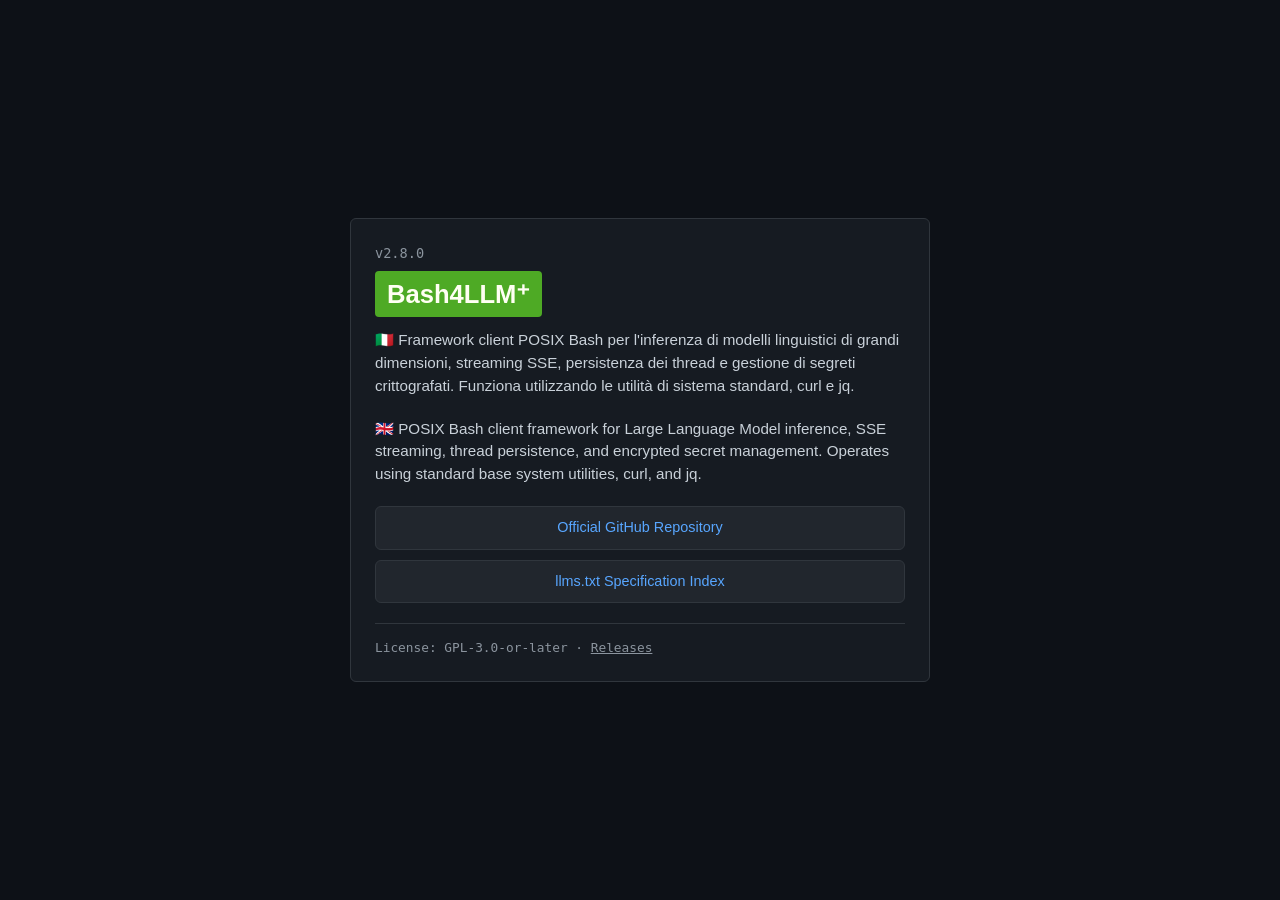
==== index.html @ 1f56c7cb "Update index.html" ====
<!DOCTYPE html>
<html lang="en">
<head>
  <meta charset="UTF-8">
  <meta name="viewport" content="width=device-width, initial-scale=1.0">
  <title>Bash4LLM⁺</title>
  <link rel="canonical" href="https://github.com/kamaludu/bash4llm">
  <style>
    :root {
      --bg: #0d1117;
      --card-bg: #161b22;
      --border: #30363d;
      --text: #c9d1d9;
      --text-muted: #8b949e;
      --link: #58a6ff;
      --btn-bg: #21262d;
      --btn-hover: #30363d;
      --font-mono: ui-monospace, SFMono-Regular, SF Mono, Menlo, Consolas, monospace;
    }

    * {
      box-sizing: border-box;
      margin: 0;
      padding: 0;
    }

    body {
      background-color: var(--bg);
      color: var(--text);
      font-family: -apple-system, BlinkMacSystemFont, "Segoe UI", Roboto, sans-serif;
      line-height: 1.5;
      min-height: 100vh;
      display: flex;
      justify-content: center;
      align-items: center;
      padding: 16px;
    }

    .card {
      background-color: var(--card-bg);
      border: 1px solid var(--border);
      border-radius: 6px;
      padding: 24px;
      width: 100%;
      max-width: 580px;
    }

    .version {
      font-family: var(--font-mono);
      font-size: 0.85rem;
      color: var(--text-muted);
      margin-bottom: 8px;
    }

    h1 {
      display: inline-block;
      font-size: 1.6rem;
      font-weight: bold;
      color: #fffff3;
      background: #4eaa25;
      padding: 4px 12px;
      border-radius: 4px;
      margin-bottom: 12px;
    }
    
    p {
      font-size: 0.95rem;
      color: var(--text);
      margin-bottom: 20px;
    }

    .nav {
      display: flex;
      flex-direction: column;
      gap: 10px;
    }

    .btn {
      display: block;
      width: 100%;
      padding: 10px 14px;
      background-color: var(--btn-bg);
      color: var(--link);
      border: 1px solid var(--border);
      border-radius: 6px;
      font-size: 0.9rem;
      font-weight: 500;
      text-decoration: none;
      text-align: center;
      transition: background-color 0.15s ease;
    }

    .btn:hover {
      background-color: var(--btn-hover);
    }

    .meta {
      margin-top: 20px;
      padding-top: 14px;
      border-top: 1px solid var(--border);
      font-size: 0.8rem;
      color: var(--text-muted);
      font-family: var(--font-mono);
    }

    .meta a {
      color: var(--text-muted);
      text-decoration: underline;
    }
  </style>
</head>
<body>
  <main class="card">
    <div class="version">v2.8.0</div>
    <h1>Bash4LLM⁺</h1>
    <p>
      🇮🇹   Framework client POSIX Bash per l'inferenza di modelli linguistici di grandi dimensioni, streaming SSE, persistenza dei thread e gestione di segreti crittografati. Funziona utilizzando le utilità di sistema standard, curl e jq.
    </p>
    <p>
      🇬🇧   POSIX Bash client framework for Large Language Model inference, SSE streaming, thread persistence, and encrypted secret management. Operates using standard base system utilities, curl, and jq.
    </p>

    <nav class="nav">
      <a href="https://github.com/kamaludu/bash4llm" class="btn">Official GitHub Repository</a>
      <a href="llms.txt" class="btn">llms.txt Specification Index</a>
    </nav>

    <footer class="meta">
      License: GPL-3.0-or-later · <a href="https://github.com/kamaludu/bash4llm/releases">Releases</a>
    </footer>
  </main>
</body>
</html>
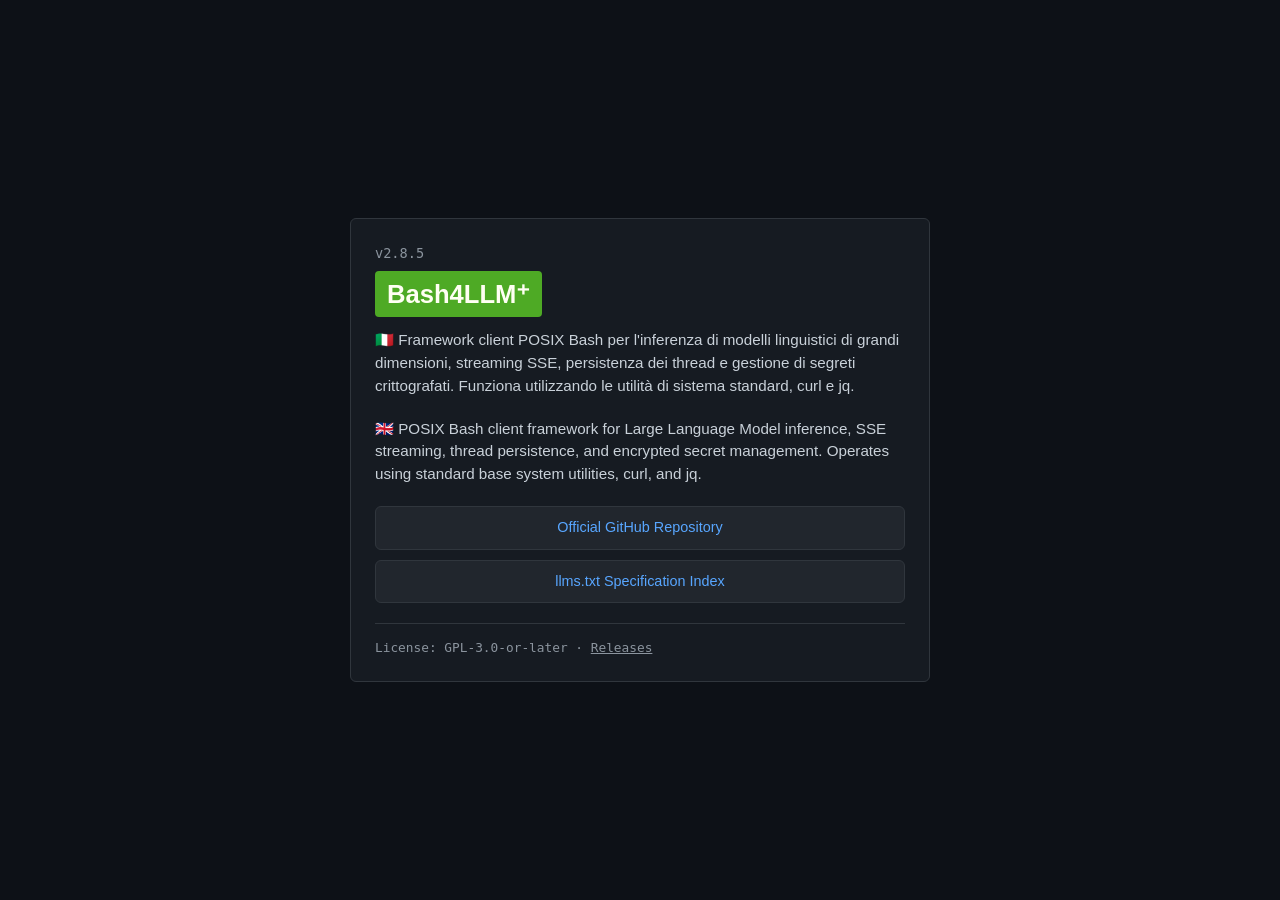
==== commit ff2bae4a: "Update index.html" ====
--- a/index.html
+++ b/index.html
@@ -111,7 +111,7 @@
 </head>
 <body>
   <main class="card">
-    <div class="version">v2.8.0</div>
+    <div class="version">v2.8.5</div>
     <h1>Bash4LLM⁺</h1>
     <p>
       🇮🇹   Framework client POSIX Bash per l'inferenza di modelli linguistici di grandi dimensioni, streaming SSE, persistenza dei thread e gestione di segreti crittografati. Funziona utilizzando le utilità di sistema standard, curl e jq.
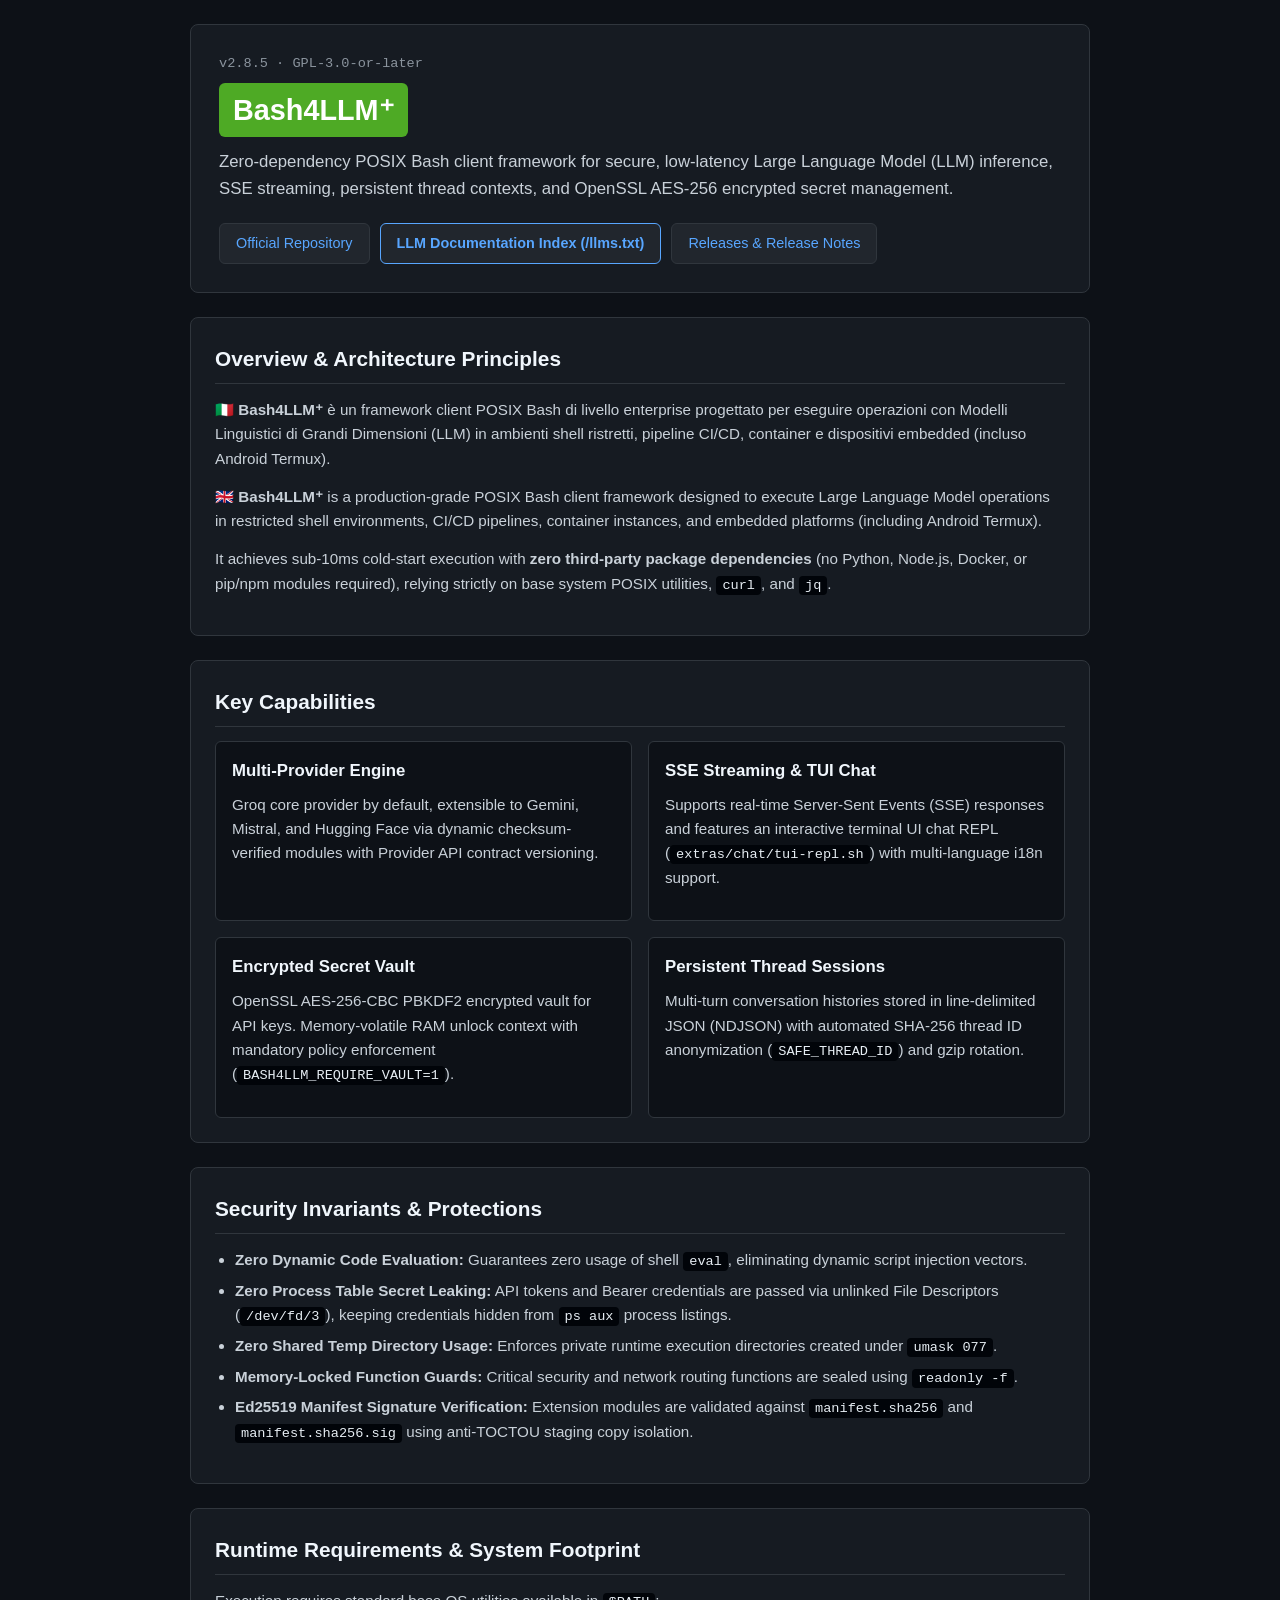
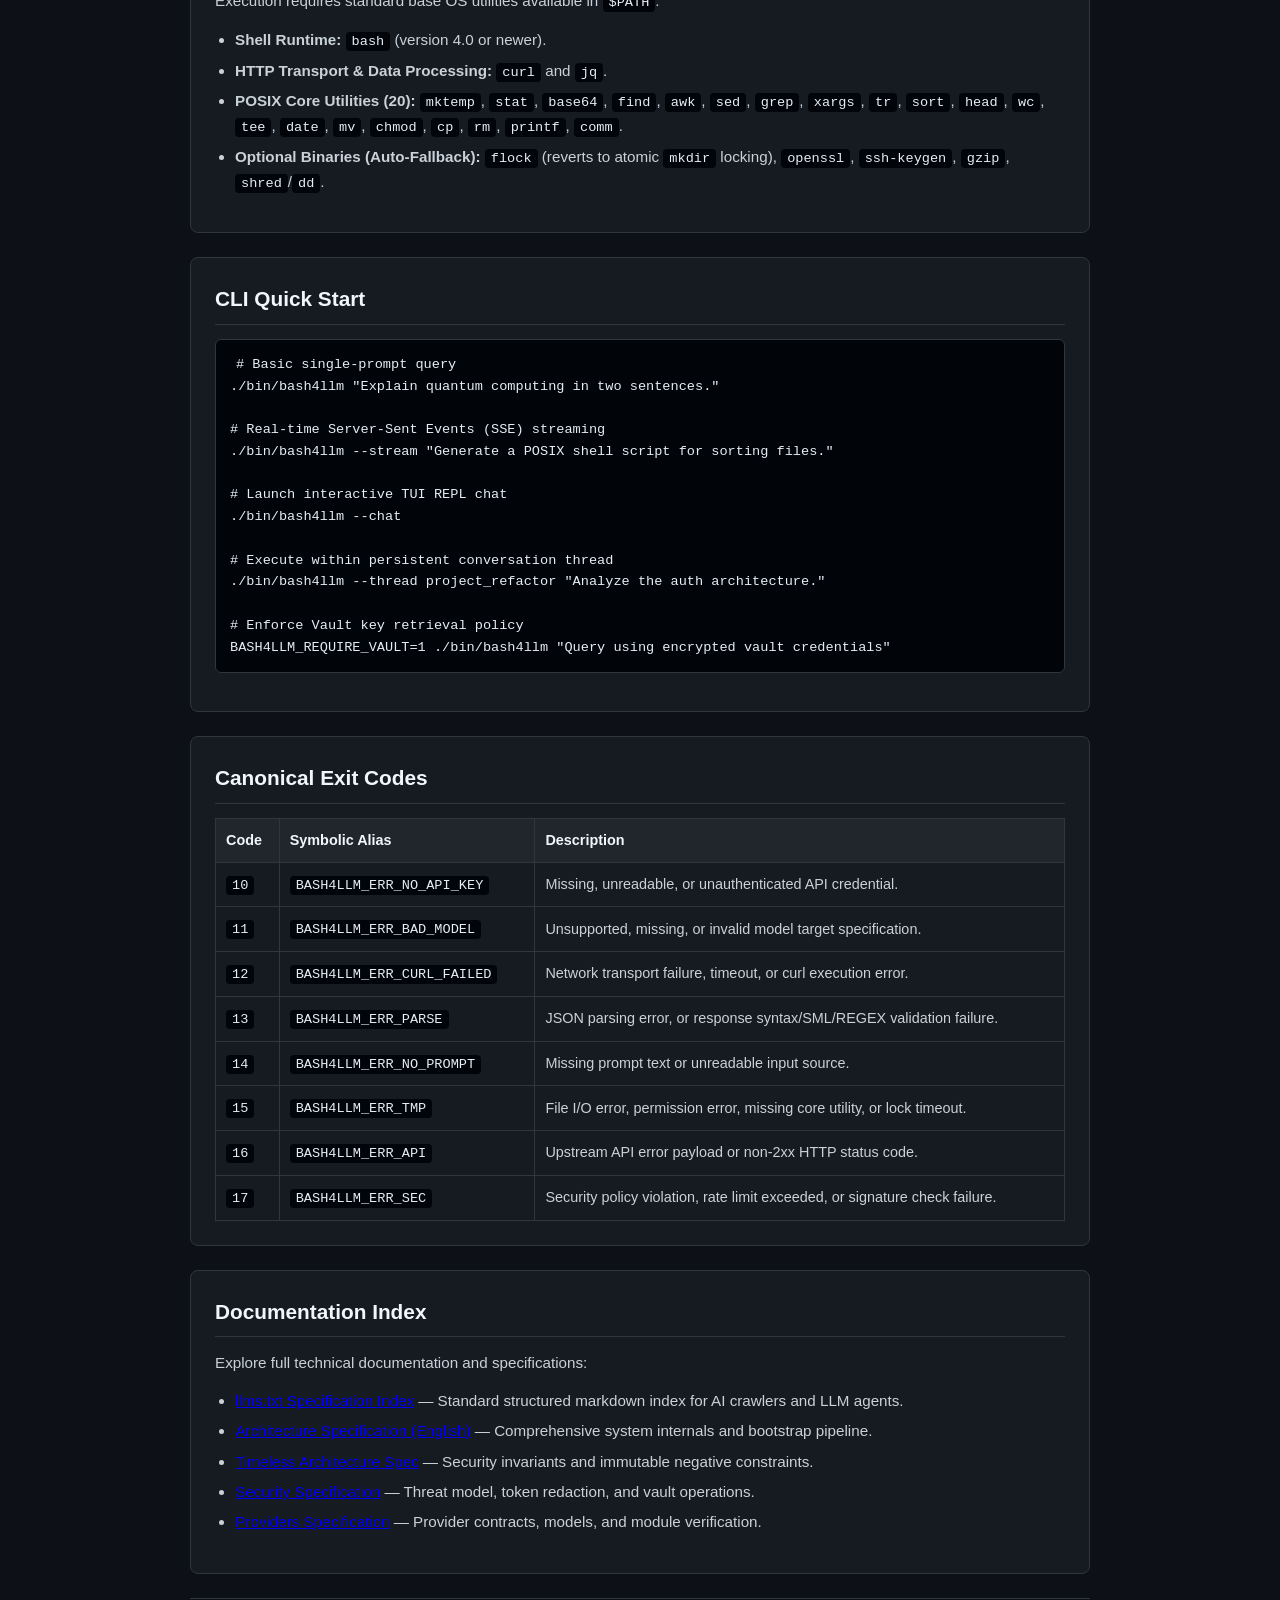
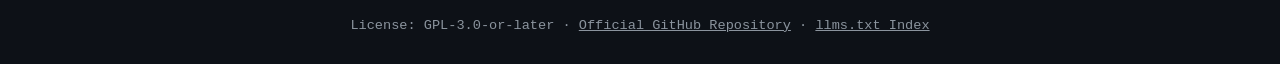
==== commit e651b83f: "Update index.html" ====
--- a/index.html
+++ b/index.html
@@ -3,8 +3,17 @@
 <head>
   <meta charset="UTF-8">
   <meta name="viewport" content="width=device-width, initial-scale=1.0">
-  <title>Bash4LLM⁺</title>
-  <link rel="canonical" href="https://github.com/kamaludu/bash4llm">
+  <title>Bash4LLM⁺ | Zero-Dependency POSIX Bash Framework for LLM Inference</title>
+  <meta name="description" content="Production-grade, zero-dependency POSIX Bash framework for secure, low-latency LLM inference, SSE streaming, thread persistence, interactive TUI chat, and OpenSSL AES-256 encrypted key management.">
+  <link rel="canonical" href="https://kamaludu.github.io/bash4llm/">
+  
+  <!-- Open Graph Metadata -->
+  <meta property="og:title" content="Bash4LLM⁺ — POSIX Bash Client Framework for LLMs">
+  <meta property="og:description" content="Production-grade, zero-dependency POSIX Bash framework for LLM multi-provider inference, real-time SSE streaming, session persistence, and encrypted secret vault.">
+  <meta property="og:type" content="website">
+  <meta property="og:url" content="https://kamaludu.github.io/bash4llm/">
+  <meta property="og:site_name" content="Bash4LLM⁺">
+
   <style>
     :root {
       --bg: #0d1117;
@@ -12,9 +21,12 @@
       --border: #30363d;
       --text: #c9d1d9;
       --text-muted: #8b949e;
+      --heading: #f0f6fc;
       --link: #58a6ff;
       --btn-bg: #21262d;
       --btn-hover: #30363d;
+      --code-bg: #010409;
+      --accent-green: #4eaa25;
       --font-mono: ui-monospace, SFMono-Regular, SF Mono, Menlo, Consolas, monospace;
     }
 
@@ -27,25 +39,27 @@
     body {
       background-color: var(--bg);
       color: var(--text);
-      font-family: -apple-system, BlinkMacSystemFont, "Segoe UI", Roboto, sans-serif;
-      line-height: 1.5;
-      min-height: 100vh;
+      font-family: -apple-system, BlinkMacSystemFont, "Segoe UI", Roboto, Helvetica, Arial, sans-serif;
+      line-height: 1.6;
+      padding: 24px 16px;
       display: flex;
       justify-content: center;
-      align-items: center;
-      padding: 16px;
-    }
-
-    .card {
+    }
+
+    .container {
+      width: 100%;
+      max-width: 900px;
+    }
+
+    header {
       background-color: var(--card-bg);
       border: 1px solid var(--border);
-      border-radius: 6px;
-      padding: 24px;
-      width: 100%;
-      max-width: 580px;
-    }
-
-    .version {
+      border-radius: 8px;
+      padding: 28px;
+      margin-bottom: 24px;
+    }
+
+    .version-badge {
       font-family: var(--font-mono);
       font-size: 0.85rem;
       color: var(--text-muted);
@@ -54,31 +68,31 @@
 
     h1 {
       display: inline-block;
-      font-size: 1.6rem;
-      font-weight: bold;
-      color: #fffff3;
-      background: #4eaa25;
-      padding: 4px 12px;
-      border-radius: 4px;
+      font-size: 1.8rem;
+      font-weight: 700;
+      color: #ffffff;
+      background: var(--accent-green);
+      padding: 4px 14px;
+      border-radius: 6px;
       margin-bottom: 12px;
     }
-    
-    p {
-      font-size: 0.95rem;
+
+    .subtitle {
+      font-size: 1.05rem;
       color: var(--text);
       margin-bottom: 20px;
     }
 
-    .nav {
+    .nav-bar {
       display: flex;
-      flex-direction: column;
+      flex-wrap: wrap;
       gap: 10px;
+      margin-top: 16px;
     }
 
     .btn {
-      display: block;
-      width: 100%;
-      padding: 10px 14px;
+      display: inline-block;
+      padding: 8px 16px;
       background-color: var(--btn-bg);
       color: var(--link);
       border: 1px solid var(--border);
@@ -86,7 +100,6 @@
       font-size: 0.9rem;
       font-weight: 500;
       text-decoration: none;
-      text-align: center;
       transition: background-color 0.15s ease;
     }
 
@@ -94,40 +107,292 @@
       background-color: var(--btn-hover);
     }
 
-    .meta {
-      margin-top: 20px;
-      padding-top: 14px;
+    .btn-highlight {
+      border-color: var(--link);
+      font-weight: 600;
+    }
+
+    main {
+      display: flex;
+      flex-direction: column;
+      gap: 24px;
+    }
+
+    section {
+      background-color: var(--card-bg);
+      border: 1px solid var(--border);
+      border-radius: 8px;
+      padding: 24px;
+    }
+
+    h2 {
+      font-size: 1.3rem;
+      color: var(--heading);
+      margin-bottom: 14px;
+      border-bottom: 1px solid var(--border);
+      padding-bottom: 8px;
+    }
+
+    p {
+      margin-bottom: 14px;
+      font-size: 0.95rem;
+    }
+
+    ul, ol {
+      margin-left: 20px;
+      margin-bottom: 14px;
+      font-size: 0.95rem;
+    }
+
+    li {
+      margin-bottom: 6px;
+    }
+
+    .grid-2 {
+      display: grid;
+      grid-template-columns: repeat(auto-fit, minmax(280px, 1fr));
+      gap: 16px;
+      margin-top: 12px;
+    }
+
+    .card-item {
+      background: var(--bg);
+      border: 1px solid var(--border);
+      border-radius: 6px;
+      padding: 16px;
+    }
+
+    .card-item h3 {
+      font-size: 1.05rem;
+      color: var(--heading);
+      margin-bottom: 8px;
+    }
+
+    pre {
+      background-color: var(--code-bg);
+      border: 1px solid var(--border);
+      border-radius: 6px;
+      padding: 14px;
+      overflow-x: auto;
+      font-family: var(--font-mono);
+      font-size: 0.85rem;
+      color: #e6edf3;
+      margin-bottom: 14px;
+    }
+
+    code {
+      font-family: var(--font-mono);
+      font-size: 0.85rem;
+      background-color: var(--code-bg);
+      padding: 2px 6px;
+      border-radius: 4px;
+      color: #e6edf3;
+    }
+
+    table {
+      width: 100%;
+      border-collapse: collapse;
+      margin-top: 12px;
+      font-size: 0.9rem;
+    }
+
+    th, td {
+      border: 1px solid var(--border);
+      padding: 10px;
+      text-align: left;
+    }
+
+    th {
+      background-color: var(--btn-bg);
+      color: var(--heading);
+    }
+
+    footer {
+      margin-top: 24px;
+      padding: 16px;
+      text-align: center;
+      font-size: 0.85rem;
+      color: var(--text-muted);
       border-top: 1px solid var(--border);
-      font-size: 0.8rem;
-      color: var(--text-muted);
       font-family: var(--font-mono);
     }
 
-    .meta a {
+    footer a {
       color: var(--text-muted);
       text-decoration: underline;
     }
   </style>
 </head>
 <body>
-  <main class="card">
-    <div class="version">v2.8.5</div>
-    <h1>Bash4LLM⁺</h1>
-    <p>
-      🇮🇹   Framework client POSIX Bash per l'inferenza di modelli linguistici di grandi dimensioni, streaming SSE, persistenza dei thread e gestione di segreti crittografati. Funziona utilizzando le utilità di sistema standard, curl e jq.
-    </p>
-    <p>
-      🇬🇧   POSIX Bash client framework for Large Language Model inference, SSE streaming, thread persistence, and encrypted secret management. Operates using standard base system utilities, curl, and jq.
-    </p>
-
-    <nav class="nav">
-      <a href="https://github.com/kamaludu/bash4llm" class="btn">Official GitHub Repository</a>
-      <a href="llms.txt" class="btn">llms.txt Specification Index</a>
-    </nav>
-
-    <footer class="meta">
-      License: GPL-3.0-or-later · <a href="https://github.com/kamaludu/bash4llm/releases">Releases</a>
+  <div class="container">
+    <header>
+      <div class="version-badge">v2.8.5 · GPL-3.0-or-later</div>
+      <h1>Bash4LLM⁺</h1>
+      <p class="subtitle">
+        Zero-dependency POSIX Bash client framework for secure, low-latency Large Language Model (LLM) inference, SSE streaming, persistent thread contexts, and OpenSSL AES-256 encrypted secret management.
+      </p>
+
+      <nav class="nav-bar" aria-label="Main Navigation">
+        <a href="https://github.com/kamaludu/bash4llm" class="btn">Official Repository</a>
+        <a href="llms.txt" class="btn btn-highlight" rel="index" title="LLM Documentation Index">LLM Documentation Index (/llms.txt)</a>
+        <a href="https://github.com/kamaludu/bash4llm/releases" class="btn">Releases & Release Notes</a>
+      </nav>
+    </header>
+
+    <main>
+      <!-- Overview & Purpose -->
+      <section id="overview">
+        <h2>Overview & Architecture Principles</h2>
+        <p>
+          🇮🇹 <strong>Bash4LLM⁺</strong> è un framework client POSIX Bash di livello enterprise progettato per eseguire operazioni con Modelli Linguistici di Grandi Dimensioni (LLM) in ambienti shell ristretti, pipeline CI/CD, container e dispositivi embedded (incluso Android Termux).
+        </p>
+        <p>
+          🇬🇧 <strong>Bash4LLM⁺</strong> is a production-grade POSIX Bash client framework designed to execute Large Language Model operations in restricted shell environments, CI/CD pipelines, container instances, and embedded platforms (including Android Termux).
+        </p>
+        <p>
+          It achieves sub-10ms cold-start execution with <strong>zero third-party package dependencies</strong> (no Python, Node.js, Docker, or pip/npm modules required), relying strictly on base system POSIX utilities, <code>curl</code>, and <code>jq</code>.
+        </p>
+      </section>
+
+      <!-- Key Capabilities -->
+      <section id="capabilities">
+        <h2>Key Capabilities</h2>
+        <div class="grid-2">
+          <div class="card-item">
+            <h3>Multi-Provider Engine</h3>
+            <p>Groq core provider by default, extensible to Gemini, Mistral, and Hugging Face via dynamic checksum-verified modules with Provider API contract versioning.</p>
+          </div>
+          <div class="card-item">
+            <h3>SSE Streaming & TUI Chat</h3>
+            <p>Supports real-time Server-Sent Events (SSE) responses and features an interactive terminal UI chat REPL (<code>extras/chat/tui-repl.sh</code>) with multi-language i18n support.</p>
+          </div>
+          <div class="card-item">
+            <h3>Encrypted Secret Vault</h3>
+            <p>OpenSSL AES-256-CBC PBKDF2 encrypted vault for API keys. Memory-volatile RAM unlock context with mandatory policy enforcement (<code>BASH4LLM_REQUIRE_VAULT=1</code>).</p>
+          </div>
+          <div class="card-item">
+            <h3>Persistent Thread Sessions</h3>
+            <p>Multi-turn conversation histories stored in line-delimited JSON (NDJSON) with automated SHA-256 thread ID anonymization (<code>SAFE_THREAD_ID</code>) and gzip rotation.</p>
+          </div>
+        </div>
+      </section>
+
+      <!-- Security Invariants -->
+      <section id="security">
+        <h2>Security Invariants & Protections</h2>
+        <ul>
+          <li><strong>Zero Dynamic Code Evaluation:</strong> Guarantees zero usage of shell <code>eval</code>, eliminating dynamic script injection vectors.</li>
+          <li><strong>Zero Process Table Secret Leaking:</strong> API tokens and Bearer credentials are passed via unlinked File Descriptors (<code>/dev/fd/3</code>), keeping credentials hidden from <code>ps aux</code> process listings.</li>
+          <li><strong>Zero Shared Temp Directory Usage:</strong> Enforces private runtime execution directories created under <code>umask 077</code>.</li>
+          <li><strong>Memory-Locked Function Guards:</strong> Critical security and network routing functions are sealed using <code>readonly -f</code>.</li>
+          <li><strong>Ed25519 Manifest Signature Verification:</strong> Extension modules are validated against <code>manifest.sha256</code> and <code>manifest.sha256.sig</code> using anti-TOCTOU staging copy isolation.</li>
+        </ul>
+      </section>
+
+      <!-- System Footprint -->
+      <section id="requirements">
+        <h2>Runtime Requirements & System Footprint</h2>
+        <p>Execution requires standard base OS utilities available in <code>$PATH</code>:</p>
+        <ul>
+          <li><strong>Shell Runtime:</strong> <code>bash</code> (version 4.0 or newer).</li>
+          <li><strong>HTTP Transport & Data Processing:</strong> <code>curl</code> and <code>jq</code>.</li>
+          <li><strong>POSIX Core Utilities (20):</strong> <code>mktemp</code>, <code>stat</code>, <code>base64</code>, <code>find</code>, <code>awk</code>, <code>sed</code>, <code>grep</code>, <code>xargs</code>, <code>tr</code>, <code>sort</code>, <code>head</code>, <code>wc</code>, <code>tee</code>, <code>date</code>, <code>mv</code>, <code>chmod</code>, <code>cp</code>, <code>rm</code>, <code>printf</code>, <code>comm</code>.</li>
+          <li><strong>Optional Binaries (Auto-Fallback):</strong> <code>flock</code> (reverts to atomic <code>mkdir</code> locking), <code>openssl</code>, <code>ssh-keygen</code>, <code>gzip</code>, <code>shred</code>/<code>dd</code>.</li>
+        </ul>
+      </section>
+
+      <!-- Usage Examples -->
+      <section id="examples">
+        <h2>CLI Quick Start</h2>
+        <pre><code># Basic single-prompt query
+./bin/bash4llm "Explain quantum computing in two sentences."
+
+# Real-time Server-Sent Events (SSE) streaming
+./bin/bash4llm --stream "Generate a POSIX shell script for sorting files."
+
+# Launch interactive TUI REPL chat
+./bin/bash4llm --chat
+
+# Execute within persistent conversation thread
+./bin/bash4llm --thread project_refactor "Analyze the auth architecture."
+
+# Enforce Vault key retrieval policy
+BASH4LLM_REQUIRE_VAULT=1 ./bin/bash4llm "Query using encrypted vault credentials"</code></pre>
+      </section>
+
+      <!-- Exit Codes -->
+      <section id="exit-codes">
+        <h2>Canonical Exit Codes</h2>
+        <table>
+          <thead>
+            <tr>
+              <th>Code</th>
+              <th>Symbolic Alias</th>
+              <th>Description</th>
+            </tr>
+          </thead>
+          <tbody>
+            <tr>
+              <td><code>10</code></td>
+              <td><code>BASH4LLM_ERR_NO_API_KEY</code></td>
+              <td>Missing, unreadable, or unauthenticated API credential.</td>
+            </tr>
+            <tr>
+              <td><code>11</code></td>
+              <td><code>BASH4LLM_ERR_BAD_MODEL</code></td>
+              <td>Unsupported, missing, or invalid model target specification.</td>
+            </tr>
+            <tr>
+              <td><code>12</code></td>
+              <td><code>BASH4LLM_ERR_CURL_FAILED</code></td>
+              <td>Network transport failure, timeout, or curl execution error.</td>
+            </tr>
+            <tr>
+              <td><code>13</code></td>
+              <td><code>BASH4LLM_ERR_PARSE</code></td>
+              <td>JSON parsing error, or response syntax/SML/REGEX validation failure.</td>
+            </tr>
+            <tr>
+              <td><code>14</code></td>
+              <td><code>BASH4LLM_ERR_NO_PROMPT</code></td>
+              <td>Missing prompt text or unreadable input source.</td>
+            </tr>
+            <tr>
+              <td><code>15</code></td>
+              <td><code>BASH4LLM_ERR_TMP</code></td>
+              <td>File I/O error, permission error, missing core utility, or lock timeout.</td>
+            </tr>
+            <tr>
+              <td><code>16</code></td>
+              <td><code>BASH4LLM_ERR_API</code></td>
+              <td>Upstream API error payload or non-2xx HTTP status code.</td>
+            </tr>
+            <tr>
+              <td><code>17</code></td>
+              <td><code>BASH4LLM_ERR_SEC</code></td>
+              <td>Security policy violation, rate limit exceeded, or signature check failure.</td>
+            </tr>
+          </tbody>
+        </table>
+      </section>
+
+      <!-- Documentation Links -->
+      <section id="docs">
+        <h2>Documentation Index</h2>
+        <p>Explore full technical documentation and specifications:</p>
+        <ul>
+          <li><a href="llms.txt">llms.txt Specification Index</a> — Standard structured markdown index for AI crawlers and LLM agents.</li>
+          <li><a href="https://github.com/kamaludu/bash4llm/blob/main/docs/bash4llm-arch-spec-en.md">Architecture Specification (English)</a> — Comprehensive system internals and bootstrap pipeline.</li>
+          <li><a href="https://github.com/kamaludu/bash4llm/blob/main/docs/timeless/timeless-arc-spec.md">Timeless Architecture Spec</a> — Security invariants and immutable negative constraints.</li>
+          <li><a href="https://github.com/kamaludu/bash4llm/blob/main/SECURITY-en.md">Security Specification</a> — Threat model, token redaction, and vault operations.</li>
+          <li><a href="https://github.com/kamaludu/bash4llm/blob/main/PROVIDERS.md">Providers Specification</a> — Provider contracts, models, and module verification.</li>
+        </ul>
+      </section>
+    </main>
+
+    <footer>
+      License: GPL-3.0-or-later · <a href="https://github.com/kamaludu/bash4llm">Official GitHub Repository</a> · <a href="llms.txt">llms.txt Index</a>
     </footer>
-  </main>
+  </div>
 </body>
 </html>
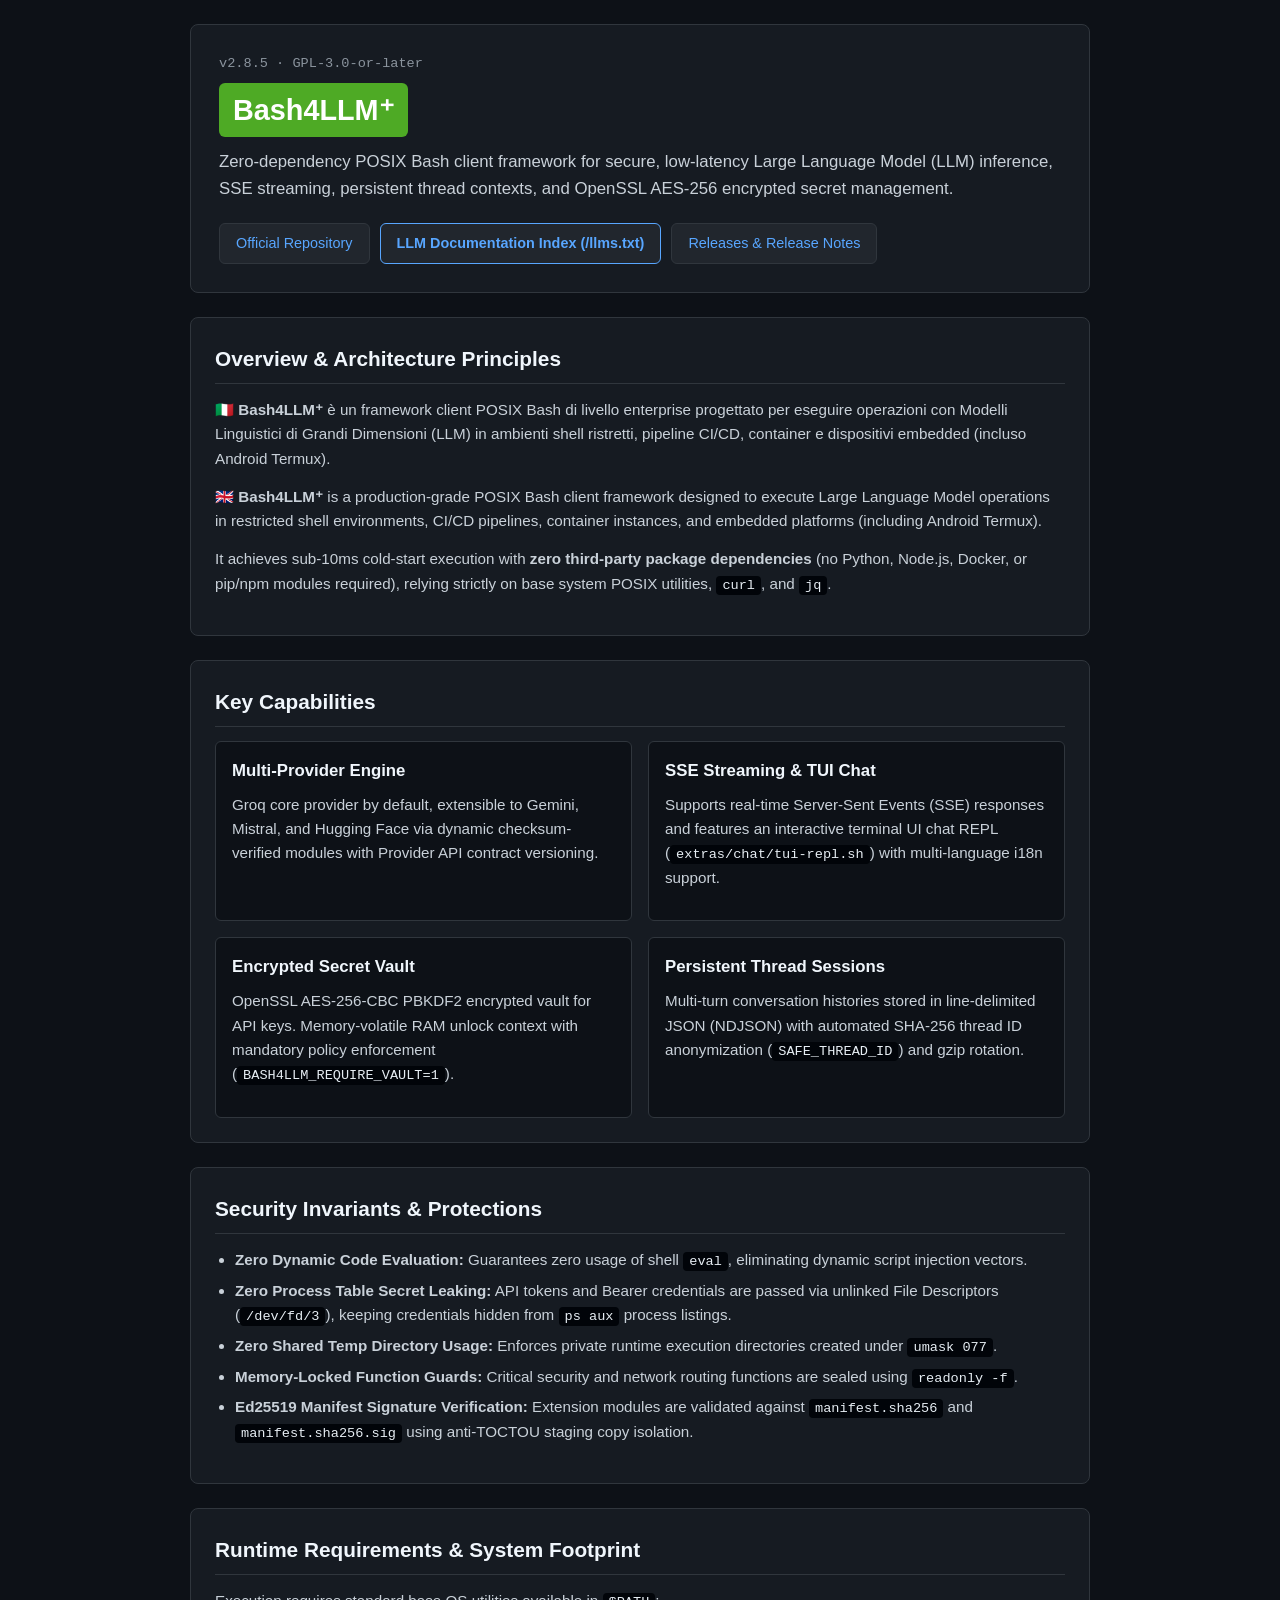
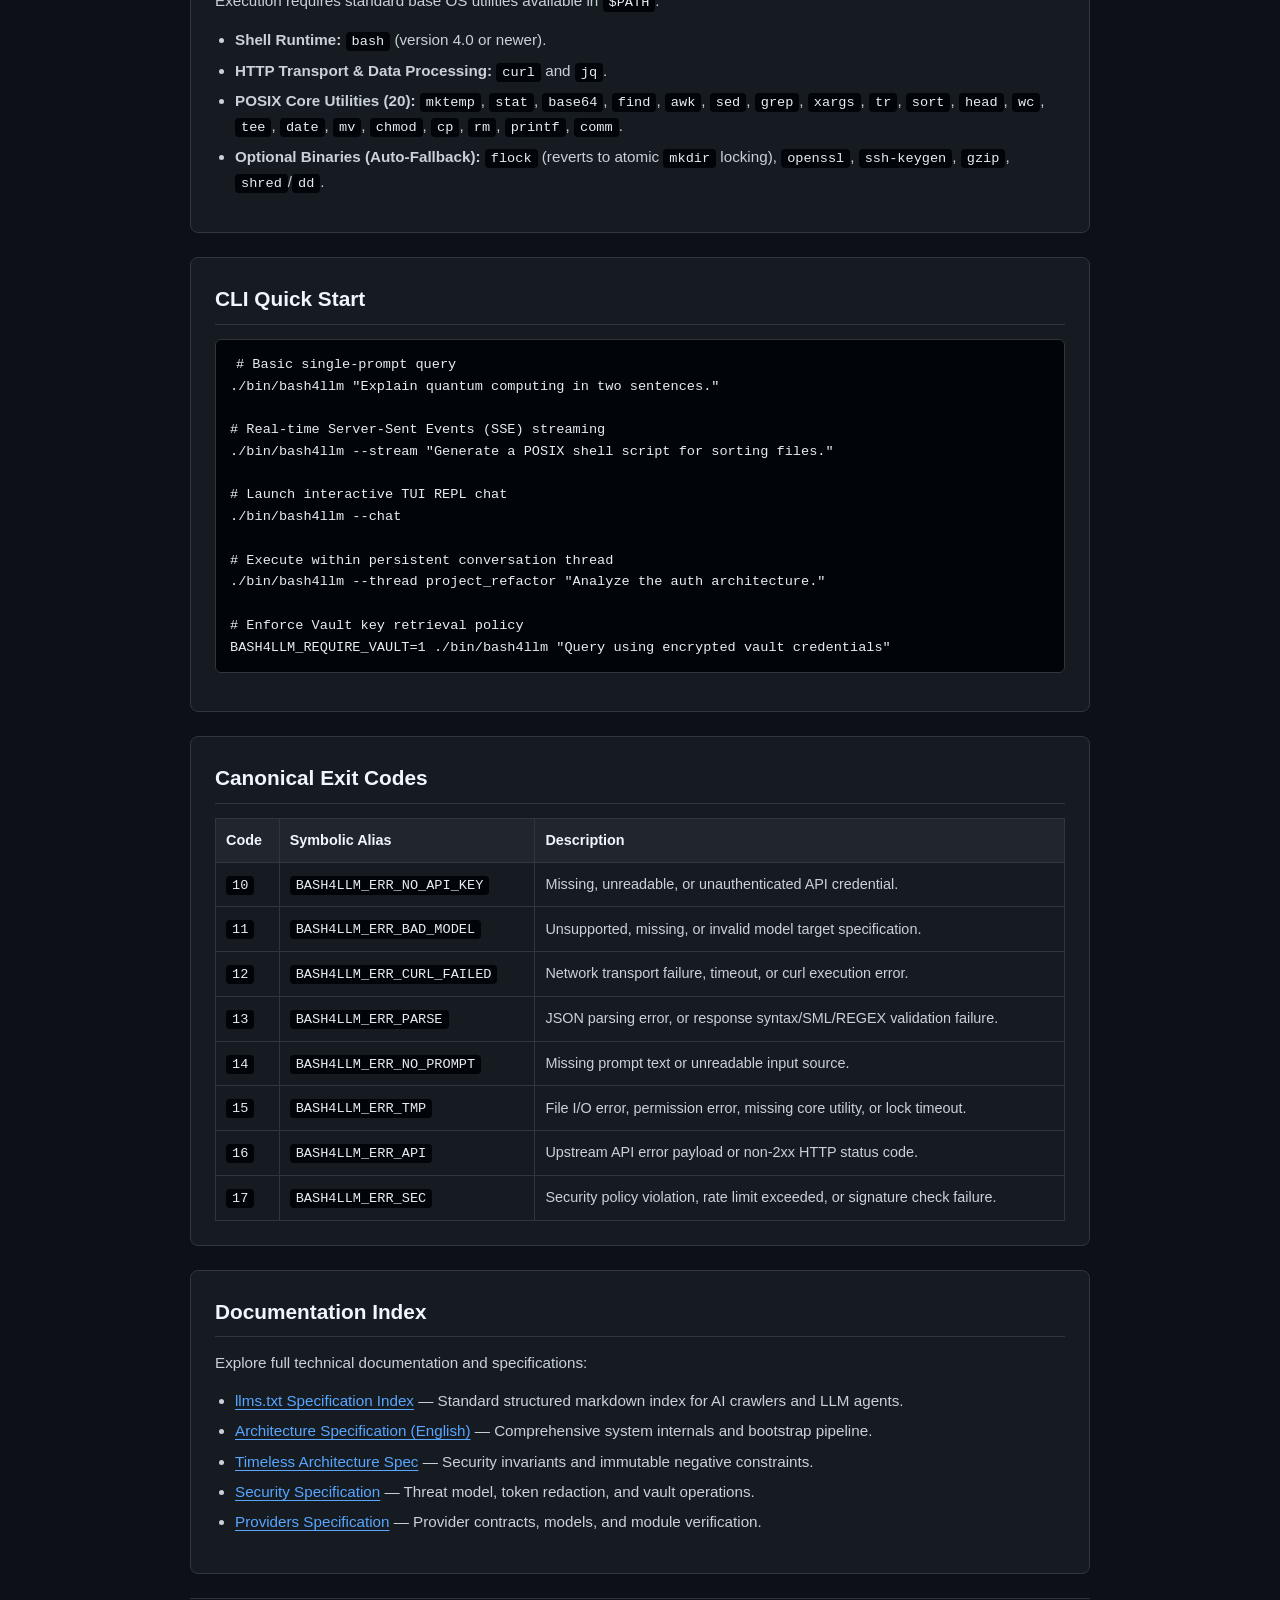
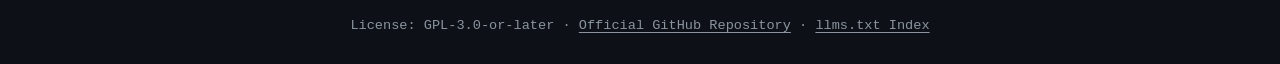
==== commit 25fd353d: "Update index.html" ====
--- a/index.html
+++ b/index.html
@@ -221,6 +221,18 @@
       color: var(--text-muted);
       text-decoration: underline;
     }
+
+    /* Stile globale per i link nel testo e nelle liste */
+  a {
+    color: var(--link); /* #58a6ff */
+    text-decoration: underline;
+    text-underline-offset: 3px;
+    transition: color 0.15s ease;
+  }
+
+  a:hover {
+    color: #79c0ff; /* Azzurro più chiaro al passaggio del mouse */
+  }
   </style>
 </head>
 <body>
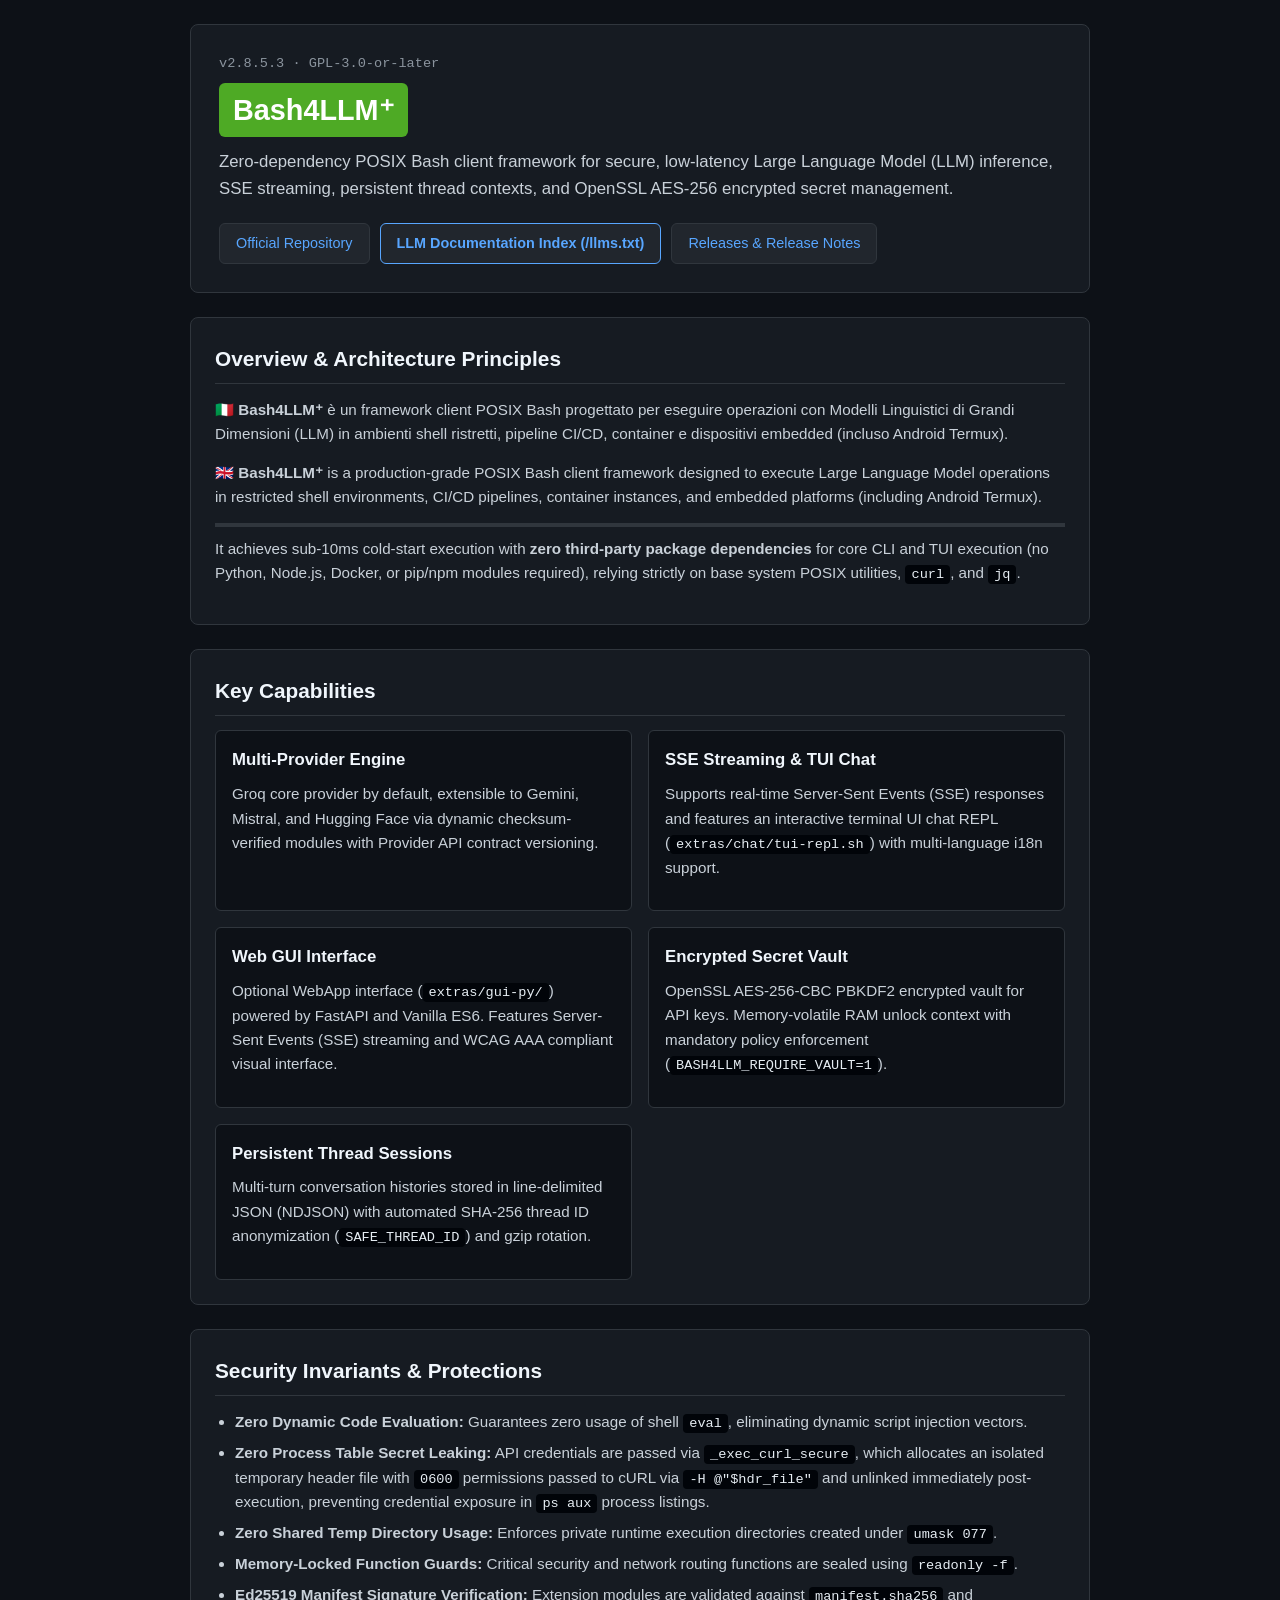
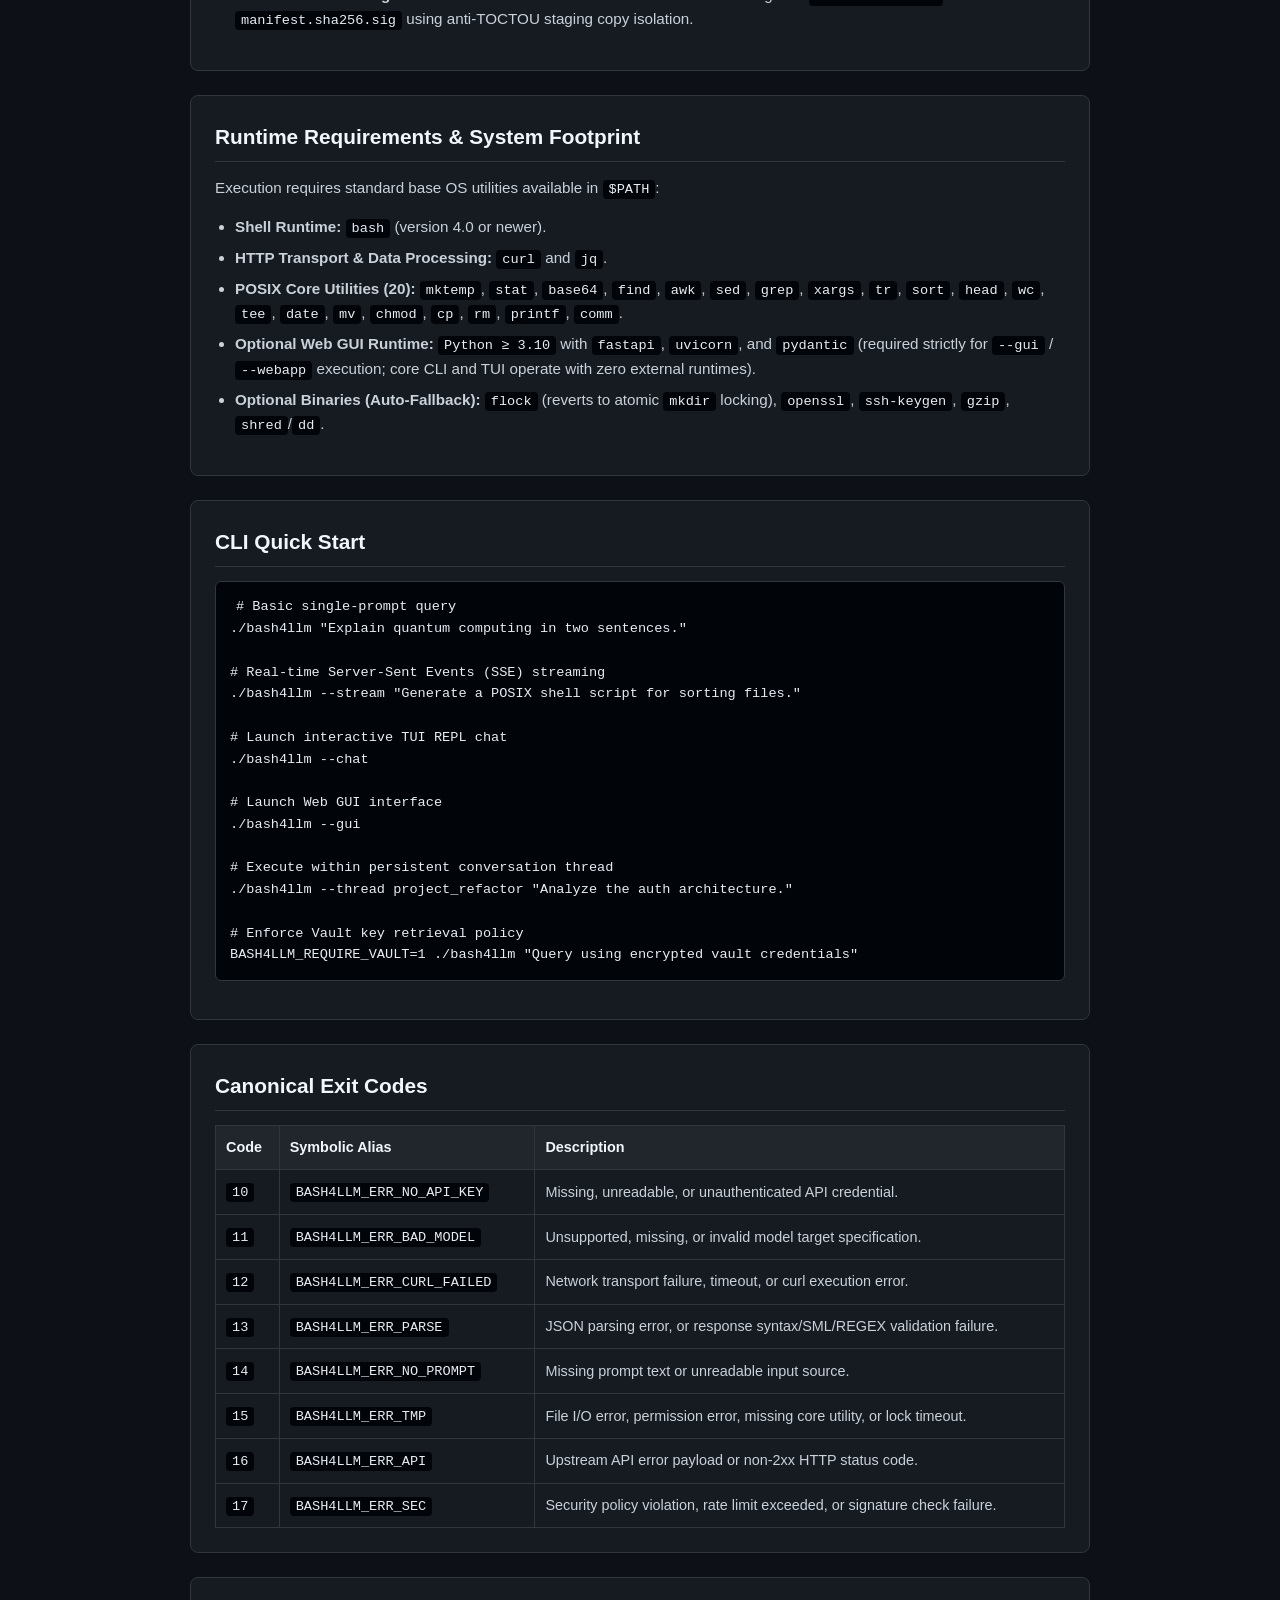
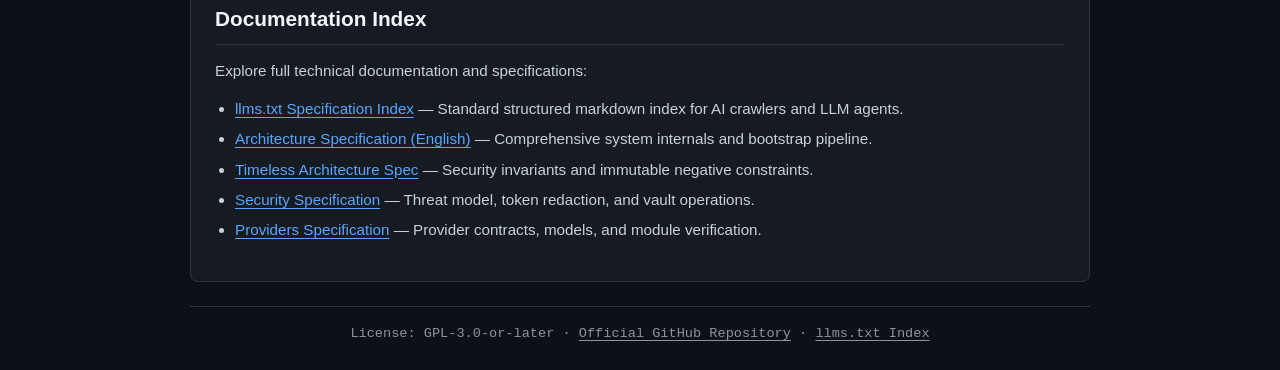
==== commit 7aaf822d: "Refine HTML structure and content Updated meta description and various text elements for clarity and" ====
--- a/index.html
+++ b/index.html
@@ -4,7 +4,7 @@
   <meta charset="UTF-8">
   <meta name="viewport" content="width=device-width, initial-scale=1.0">
   <title>Bash4LLM⁺ | Zero-Dependency POSIX Bash Framework for LLM Inference</title>
-  <meta name="description" content="Production-grade, zero-dependency POSIX Bash framework for secure, low-latency LLM inference, SSE streaming, thread persistence, interactive TUI chat, and OpenSSL AES-256 encrypted key management.">
+  <meta name="description" content="Production-grade, zero-dependency POSIX Bash framework for secure, low-latency LLM inference, SSE streaming, persistent thread contexts, TUI chat, Web GUI, and OpenSSL AES-256 encrypted key management.">
   <link rel="canonical" href="https://kamaludu.github.io/bash4llm/">
   
   <!-- Open Graph Metadata -->
@@ -46,6 +46,17 @@
       justify-content: center;
     }
 
+    a {
+      color: var(--link);
+      text-decoration: underline;
+      text-underline-offset: 3px;
+      transition: color 0.15s ease;
+    }
+
+    a:hover {
+      color: #79c0ff;
+    }
+
     .container {
       width: 100%;
       max-width: 900px;
@@ -105,6 +116,8 @@
 
     .btn:hover {
       background-color: var(--btn-hover);
+      color: var(--link);
+      text-decoration: none;
     }
 
     .btn-highlight {
@@ -222,23 +235,20 @@
       text-decoration: underline;
     }
 
-    /* Stile globale per i link nel testo e nelle liste */
-  a {
-    color: var(--link); /* #58a6ff */
-    text-decoration: underline;
-    text-underline-offset: 3px;
-    transition: color 0.15s ease;
-  }
-
-  a:hover {
-    color: #79c0ff; /* Azzurro più chiaro al passaggio del mouse */
-  }
+    footer a:hover {
+      color: var(--link);
+    }
+    
+    hr {
+      border: 2px solid var(--border);
+      margin-bottom: 10px;
+    }
   </style>
 </head>
 <body>
   <div class="container">
     <header>
-      <div class="version-badge">v2.8.5 · GPL-3.0-or-later</div>
+      <div class="version-badge">v2.8.5.3 · GPL-3.0-or-later</div>
       <h1>Bash4LLM⁺</h1>
       <p class="subtitle">
         Zero-dependency POSIX Bash client framework for secure, low-latency Large Language Model (LLM) inference, SSE streaming, persistent thread contexts, and OpenSSL AES-256 encrypted secret management.
@@ -247,22 +257,23 @@
       <nav class="nav-bar" aria-label="Main Navigation">
         <a href="https://github.com/kamaludu/bash4llm" class="btn">Official Repository</a>
         <a href="llms.txt" class="btn btn-highlight" rel="index" title="LLM Documentation Index">LLM Documentation Index (/llms.txt)</a>
-        <a href="https://github.com/kamaludu/bash4llm/releases" class="btn">Releases & Release Notes</a>
+        <a href="https://github.com/kamaludu/bash4llm/releases" class="btn">Releases &amp; Release Notes</a>
       </nav>
     </header>
 
     <main>
       <!-- Overview & Purpose -->
       <section id="overview">
-        <h2>Overview & Architecture Principles</h2>
+        <h2>Overview &amp; Architecture Principles</h2>
         <p>
-          🇮🇹 <strong>Bash4LLM⁺</strong> è un framework client POSIX Bash di livello enterprise progettato per eseguire operazioni con Modelli Linguistici di Grandi Dimensioni (LLM) in ambienti shell ristretti, pipeline CI/CD, container e dispositivi embedded (incluso Android Termux).
+          🇮🇹 <strong>Bash4LLM⁺</strong> è un framework client POSIX Bash progettato per eseguire operazioni con Modelli Linguistici di Grandi Dimensioni (LLM) in ambienti shell ristretti, pipeline CI/CD, container e dispositivi embedded (incluso Android Termux).
         </p>
         <p>
           🇬🇧 <strong>Bash4LLM⁺</strong> is a production-grade POSIX Bash client framework designed to execute Large Language Model operations in restricted shell environments, CI/CD pipelines, container instances, and embedded platforms (including Android Termux).
         </p>
+        <hr>
         <p>
-          It achieves sub-10ms cold-start execution with <strong>zero third-party package dependencies</strong> (no Python, Node.js, Docker, or pip/npm modules required), relying strictly on base system POSIX utilities, <code>curl</code>, and <code>jq</code>.
+          It achieves sub-10ms cold-start execution with <strong>zero third-party package dependencies</strong> for core CLI and TUI execution (no Python, Node.js, Docker, or pip/npm modules required), relying strictly on base system POSIX utilities, <code>curl</code>, and <code>jq</code>.
         </p>
       </section>
 
@@ -275,8 +286,12 @@
             <p>Groq core provider by default, extensible to Gemini, Mistral, and Hugging Face via dynamic checksum-verified modules with Provider API contract versioning.</p>
           </div>
           <div class="card-item">
-            <h3>SSE Streaming & TUI Chat</h3>
+            <h3>SSE Streaming &amp; TUI Chat</h3>
             <p>Supports real-time Server-Sent Events (SSE) responses and features an interactive terminal UI chat REPL (<code>extras/chat/tui-repl.sh</code>) with multi-language i18n support.</p>
+          </div>
+          <div class="card-item">
+            <h3>Web GUI Interface</h3>
+            <p>Optional WebApp interface (<code>extras/gui-py/</code>) powered by FastAPI and Vanilla ES6. Features Server-Sent Events (SSE) streaming and WCAG AAA compliant visual interface.</p>
           </div>
           <div class="card-item">
             <h3>Encrypted Secret Vault</h3>
@@ -291,10 +306,10 @@
 
       <!-- Security Invariants -->
       <section id="security">
-        <h2>Security Invariants & Protections</h2>
+        <h2>Security Invariants &amp; Protections</h2>
         <ul>
           <li><strong>Zero Dynamic Code Evaluation:</strong> Guarantees zero usage of shell <code>eval</code>, eliminating dynamic script injection vectors.</li>
-          <li><strong>Zero Process Table Secret Leaking:</strong> API tokens and Bearer credentials are passed via unlinked File Descriptors (<code>/dev/fd/3</code>), keeping credentials hidden from <code>ps aux</code> process listings.</li>
+          <li><strong>Zero Process Table Secret Leaking:</strong> API credentials are passed via <code>_exec_curl_secure</code>, which allocates an isolated temporary header file with <code>0600</code> permissions passed to cURL via <code>-H @"$hdr_file"</code> and unlinked immediately post-execution, preventing credential exposure in <code>ps aux</code> process listings.</li>
           <li><strong>Zero Shared Temp Directory Usage:</strong> Enforces private runtime execution directories created under <code>umask 077</code>.</li>
           <li><strong>Memory-Locked Function Guards:</strong> Critical security and network routing functions are sealed using <code>readonly -f</code>.</li>
           <li><strong>Ed25519 Manifest Signature Verification:</strong> Extension modules are validated against <code>manifest.sha256</code> and <code>manifest.sha256.sig</code> using anti-TOCTOU staging copy isolation.</li>
@@ -303,12 +318,13 @@
 
       <!-- System Footprint -->
       <section id="requirements">
-        <h2>Runtime Requirements & System Footprint</h2>
+        <h2>Runtime Requirements &amp; System Footprint</h2>
         <p>Execution requires standard base OS utilities available in <code>$PATH</code>:</p>
         <ul>
           <li><strong>Shell Runtime:</strong> <code>bash</code> (version 4.0 or newer).</li>
-          <li><strong>HTTP Transport & Data Processing:</strong> <code>curl</code> and <code>jq</code>.</li>
+          <li><strong>HTTP Transport &amp; Data Processing:</strong> <code>curl</code> and <code>jq</code>.</li>
           <li><strong>POSIX Core Utilities (20):</strong> <code>mktemp</code>, <code>stat</code>, <code>base64</code>, <code>find</code>, <code>awk</code>, <code>sed</code>, <code>grep</code>, <code>xargs</code>, <code>tr</code>, <code>sort</code>, <code>head</code>, <code>wc</code>, <code>tee</code>, <code>date</code>, <code>mv</code>, <code>chmod</code>, <code>cp</code>, <code>rm</code>, <code>printf</code>, <code>comm</code>.</li>
+          <li><strong>Optional Web GUI Runtime:</strong> <code>Python &ge; 3.10</code> with <code>fastapi</code>, <code>uvicorn</code>, and <code>pydantic</code> (required strictly for <code>--gui</code> / <code>--webapp</code> execution; core CLI and TUI operate with zero external runtimes).</li>
           <li><strong>Optional Binaries (Auto-Fallback):</strong> <code>flock</code> (reverts to atomic <code>mkdir</code> locking), <code>openssl</code>, <code>ssh-keygen</code>, <code>gzip</code>, <code>shred</code>/<code>dd</code>.</li>
         </ul>
       </section>
@@ -317,19 +333,22 @@
       <section id="examples">
         <h2>CLI Quick Start</h2>
         <pre><code># Basic single-prompt query
-./bin/bash4llm "Explain quantum computing in two sentences."
+./bash4llm "Explain quantum computing in two sentences."
 
 # Real-time Server-Sent Events (SSE) streaming
-./bin/bash4llm --stream "Generate a POSIX shell script for sorting files."
+./bash4llm --stream "Generate a POSIX shell script for sorting files."
 
 # Launch interactive TUI REPL chat
-./bin/bash4llm --chat
+./bash4llm --chat
+
+# Launch Web GUI interface
+./bash4llm --gui
 
 # Execute within persistent conversation thread
-./bin/bash4llm --thread project_refactor "Analyze the auth architecture."
+./bash4llm --thread project_refactor "Analyze the auth architecture."
 
 # Enforce Vault key retrieval policy
-BASH4LLM_REQUIRE_VAULT=1 ./bin/bash4llm "Query using encrypted vault credentials"</code></pre>
+BASH4LLM_REQUIRE_VAULT=1 ./bash4llm "Query using encrypted vault credentials"</code></pre>
       </section>
 
       <!-- Exit Codes -->
@@ -394,10 +413,10 @@
         <p>Explore full technical documentation and specifications:</p>
         <ul>
           <li><a href="llms.txt">llms.txt Specification Index</a> — Standard structured markdown index for AI crawlers and LLM agents.</li>
-          <li><a href="https://github.com/kamaludu/bash4llm/blob/main/docs/bash4llm-arch-spec-en.md">Architecture Specification (English)</a> — Comprehensive system internals and bootstrap pipeline.</li>
-          <li><a href="https://github.com/kamaludu/bash4llm/blob/main/docs/timeless/timeless-arc-spec.md">Timeless Architecture Spec</a> — Security invariants and immutable negative constraints.</li>
-          <li><a href="https://github.com/kamaludu/bash4llm/blob/main/SECURITY-en.md">Security Specification</a> — Threat model, token redaction, and vault operations.</li>
-          <li><a href="https://github.com/kamaludu/bash4llm/blob/main/PROVIDERS.md">Providers Specification</a> — Provider contracts, models, and module verification.</li>
+          <li><a href="https://raw.githubusercontent.com/kamaludu/bash4llm/main/docs/bash4llm-arch-spec-en.md">Architecture Specification (English)</a> — Comprehensive system internals and bootstrap pipeline.</li>
+          <li><a href="https://raw.githubusercontent.com/kamaludu/bash4llm/main/docs/timeless/timeless-arc-spec.md">Timeless Architecture Spec</a> — Security invariants and immutable negative constraints.</li>
+          <li><a href="https://raw.githubusercontent.com/kamaludu/bash4llm/main/SECURITY-en.md">Security Specification</a> — Threat model, token redaction, and vault operations.</li>
+          <li><a href="https://raw.githubusercontent.com/kamaludu/bash4llm/main/PROVIDERS.md">Providers Specification</a> — Provider contracts, models, and module verification.</li>
         </ul>
       </section>
     </main>
